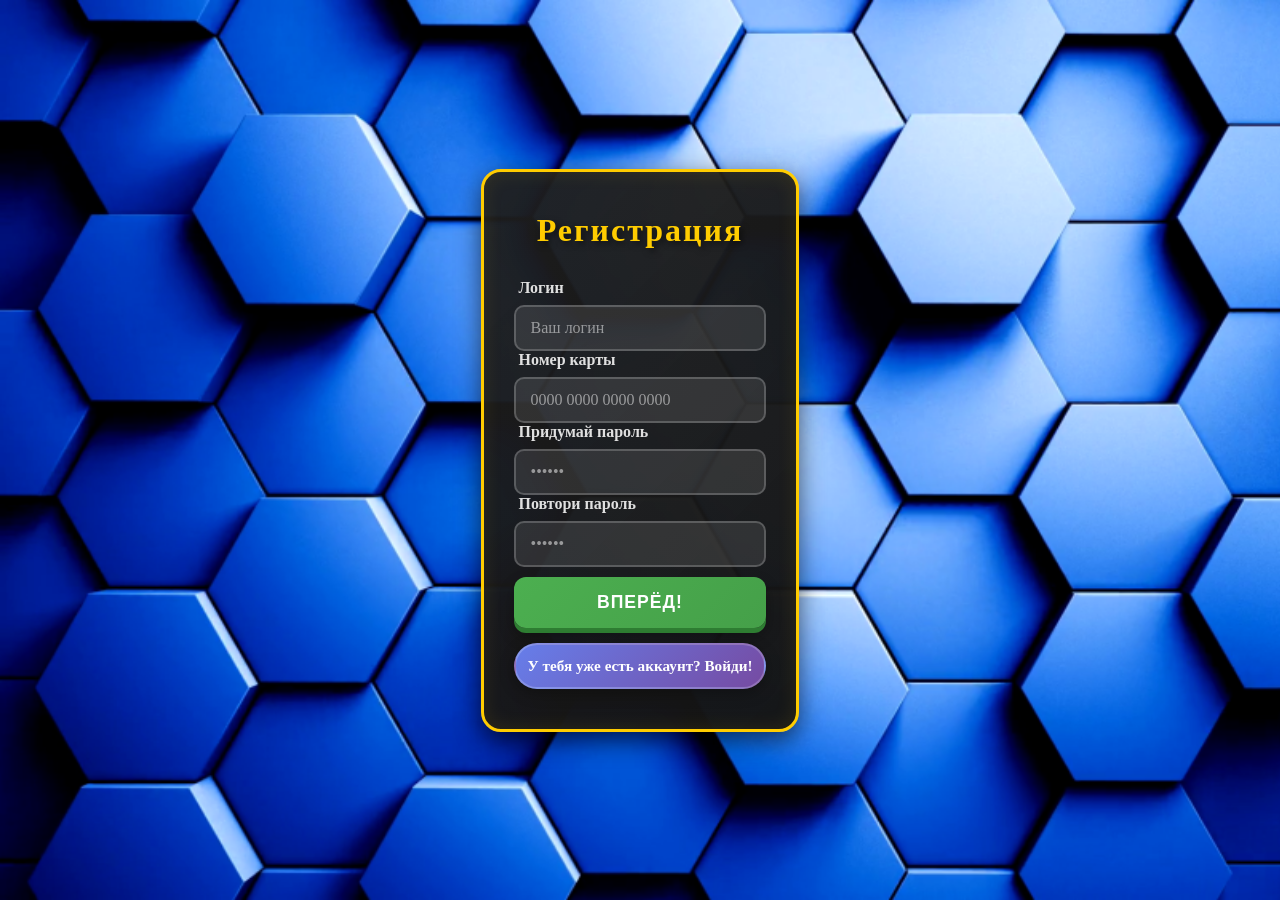
==== index.html @ efdee2a2 "index.html" ====
<!DOCTYPE html>
<html lang="ru">
<head>
    <meta charset="UTF-8">
    <meta name="viewport" content="width=device-width, initial-scale=1.0">
    <title>Регистрация - Game Shop</title>
    <link rel="stylesheet" href="Registration.css">
</head>
<body>

    <div class="form-container">
        <div class="reg-card">
            <h1 class="heading">Регистрация</h1>
            
            <form action="#" method="POST">
                <!-- Логин -->
                <div class="input-group">
                    <label for="login">Логин</label>
                    <input type="text" id="login" name="login" placeholder="Ваш логин" required>
                </div>

                <!-- Номер карты -->
                <div class="input-group">
                    <label for="card">Номер карты</label>
                    <input type="text" id="card" name="card" placeholder="0000 0000 0000 0000" required>
                </div>

                <!-- Пароль -->
                <div class="input-group">
                    <label for="password">Придумай пароль</label>
                    <input type="password" id="password" name="password" placeholder="••••••" required>
                </div>

                <!-- Повтор пароля -->
                <div class="input-group">
                    <label for="password-repeat">Повтори пароль</label>
                    <input type="password" id="password-repeat" name="password-repeat" placeholder="••••••" required>
                </div>

                <!-- Кнопки -->
                <div class="buttons-group">
                    <button type="submit" class="btn-primary">Вперёд!</button>
                    <a href="vhod.html" class="btn-secondary">У тебя уже есть аккаунт? Войди!</a>
                </div>
            </form>
        </div>
    </div>

</body>
</html>
---- Registration.css ----
/* 1. Базовые настройки */
*, *::before, *::after {
    box-sizing: border-box;
}

html, body {
    margin: 0;
    padding: 0;
    min-height: 100vh;
    font-family: "Times New Roman", serif, arial;
    background-image: url("img/fon.PNG"); /* Убедитесь, что картинка здесь */
    background-size: cover;
    background-repeat: no-repeat;
    background-attachment: fixed;
    color: white;
    display: flex;
    align-items: center;
    justify-content: center;
}

/* 2. Контейнер для центрирования */
.form-container {
    width: 100%;
    padding: 20px;
    display: flex;
    justify-content: center;
}

/* 3. Карточка регистрации */
.reg-card {
    background: linear-gradient(135deg, rgba(30, 30, 30, 0.95) 0%, rgba(20, 20, 20, 0.98) 100%);
    border: 3px solid #ffcc00;
    border-radius: 20px;
    box-shadow: 0 8px 25px rgba(0, 0, 0, 0.6),
                inset 0 0 20px rgba(255, 204, 0, 0.1);
    padding: 40px 30px;
    width: 100%;
    max-width: 450px; /* Ограничиваем ширину на ПК */
    display: flex;
    flex-direction: column;
    gap: 20px;
}

/* 4. Заголовок */
.heading {
    text-align: center;
    font-size: 2rem;
    margin: 0 0 10px;
    color: #ffcc00;
    text-shadow: 3px 3px 6px rgba(0, 0, 0, 0.5);
    letter-spacing: 2px;
}

/* 5. Группы полей ввода */
.input-group {
    display: flex;
    flex-direction: column;
    gap: 8px;
}

label {
    font-size: 1rem;
    color: #e0e0e0;
    margin-left: 5px;
    font-weight: bold;
}

input {
    width: 100%;
    padding: 12px 15px;
    border: 2px solid rgba(255, 255, 255, 0.2);
    border-radius: 10px;
    background: rgba(255, 255, 255, 0.1);
    color: white;
    font-size: 1rem;
    font-family: inherit;
    transition: all 0.3s ease;
}

input:focus {
    outline: none;
    border-color: #ffcc00;
    background: rgba(255, 255, 255, 0.15);
    box-shadow: 0 0 10px rgba(255, 204, 0, 0.3);
}

input::placeholder {
    color: rgba(255, 255, 255, 0.5);
}

/* 6. Кнопки */
.buttons-group {
    margin-top: 10px;
    display: flex;
    flex-direction: column;
    gap: 15px;
}

.btn-primary {
    width: 100%;
    padding: 15px;
    font-size: 1.1rem;
    font-weight: bold;
    color: white;
    background: linear-gradient(135deg, #4caf50 0%, #45a049 100%);
    border: none;
    border-radius: 12px;
    cursor: pointer;
    transition: all 0.3s ease;
    box-shadow: 0 5px 0 #2e7d32, 0 8px 15px rgba(0, 0, 0, 0.3);
    text-transform: uppercase;
    letter-spacing: 1px;
}

.btn-primary:hover {
    background: linear-gradient(135deg, #66bb6a 0%, #4caf50 100%);
    transform: translateY(-3px);
    box-shadow: 0 8px 0 #2e7d32, 0 12px 20px rgba(0, 0, 0, 0.4);
}

.btn-primary:active {
    transform: translateY(2px);
    box-shadow: 0 2px 0 #2e7d32;
}

.btn-secondary {
    display: inline-block;
    text-align: center;
    padding: 12px;
    font-size: 0.95rem;
    font-weight: bold;
    color: white;
    text-decoration: none;
    background: linear-gradient(135deg, #667eea 0%, #764ba2 100%);
    border-radius: 25px;
    transition: all 0.3s ease;
    box-shadow: 0 4px 15px rgba(0, 0, 0, 0.3);
    border: 2px solid rgba(255, 255, 255, 0.2);
}

.btn-secondary:hover {
    transform: translateY(-3px);
    box-shadow: 0 6px 20px rgba(102, 126, 234, 0.4);
}

/* 📱 АДАПТИВНОСТЬ */
@media (max-width: 768px) {
    html, body {
        background-attachment: scroll; /* Фон скроллится на мобильных */
        align-items: flex-start; /* Чтобы страница скроллилась сверху */
        padding-top: 20px;
    }

    .reg-card {
        padding: 30px 20px;
    }

    .heading {
        font-size: 1.6rem;
    }

    input {
        padding: 10px 12px;
        font-size: 0.95rem;
    }

    .btn-primary {
        padding: 12px;
        font-size: 1rem;
    }
}

@media (max-width: 480px) {
    .heading {
        font-size: 1.4rem;
    }

    label {
        font-size: 0.9rem;
    }

    .btn-secondary {
        font-size: 0.85rem;
        padding: 10px;
    }
}
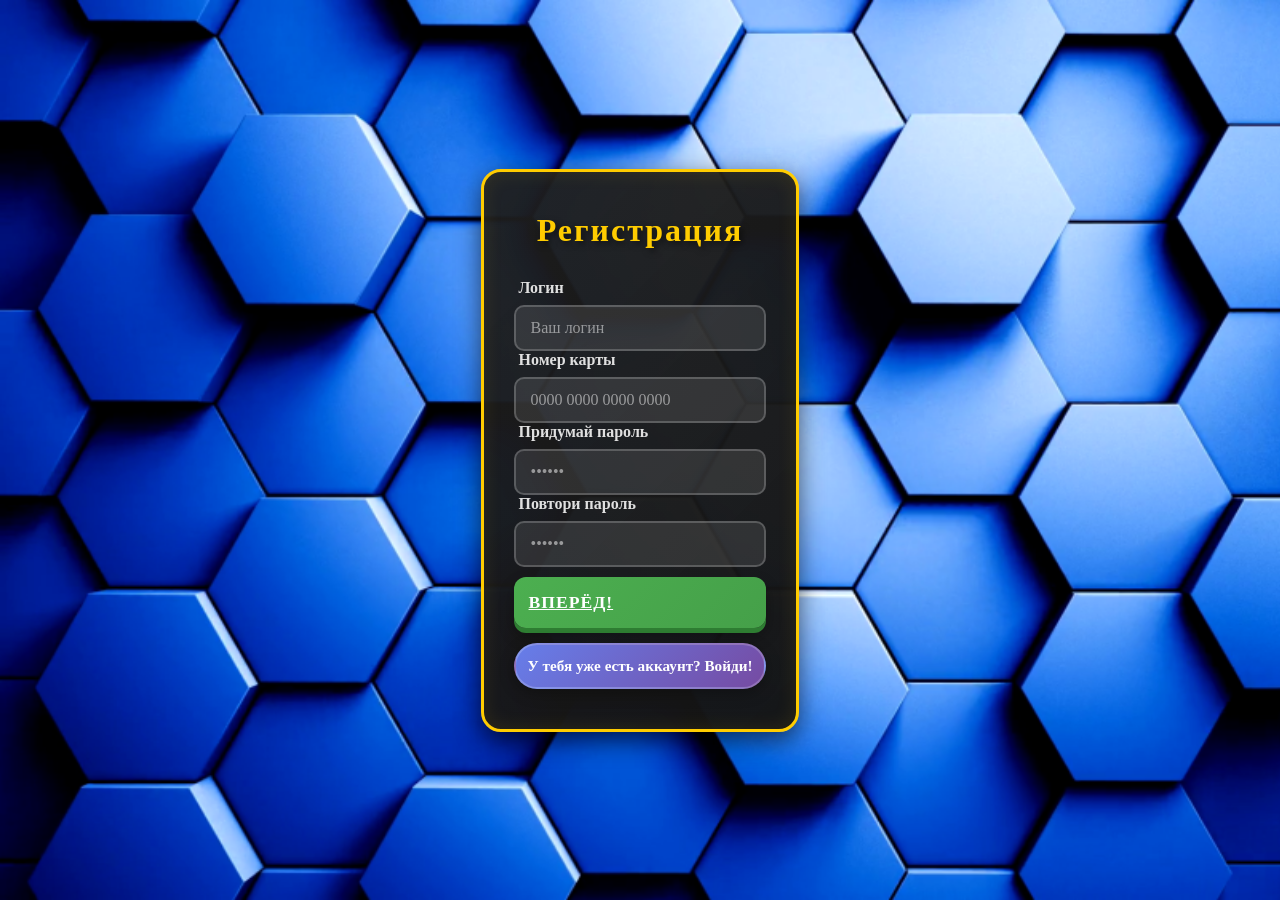
==== commit 806453fd: "Change submit button action and update button type Updated the registration form to change the submi" ====
--- a/index.html
+++ b/index.html
@@ -39,7 +39,7 @@
 
                 <!-- Кнопки -->
                 <div class="buttons-group">
-                    <button type="submit" class="btn-primary">Вперёд!</button>
+                    <a href="choise.html" class="btn-primary">Вперёд!</a>
                     <a href="vhod.html" class="btn-secondary">У тебя уже есть аккаунт? Войди!</a>
                 </div>
             </form>
